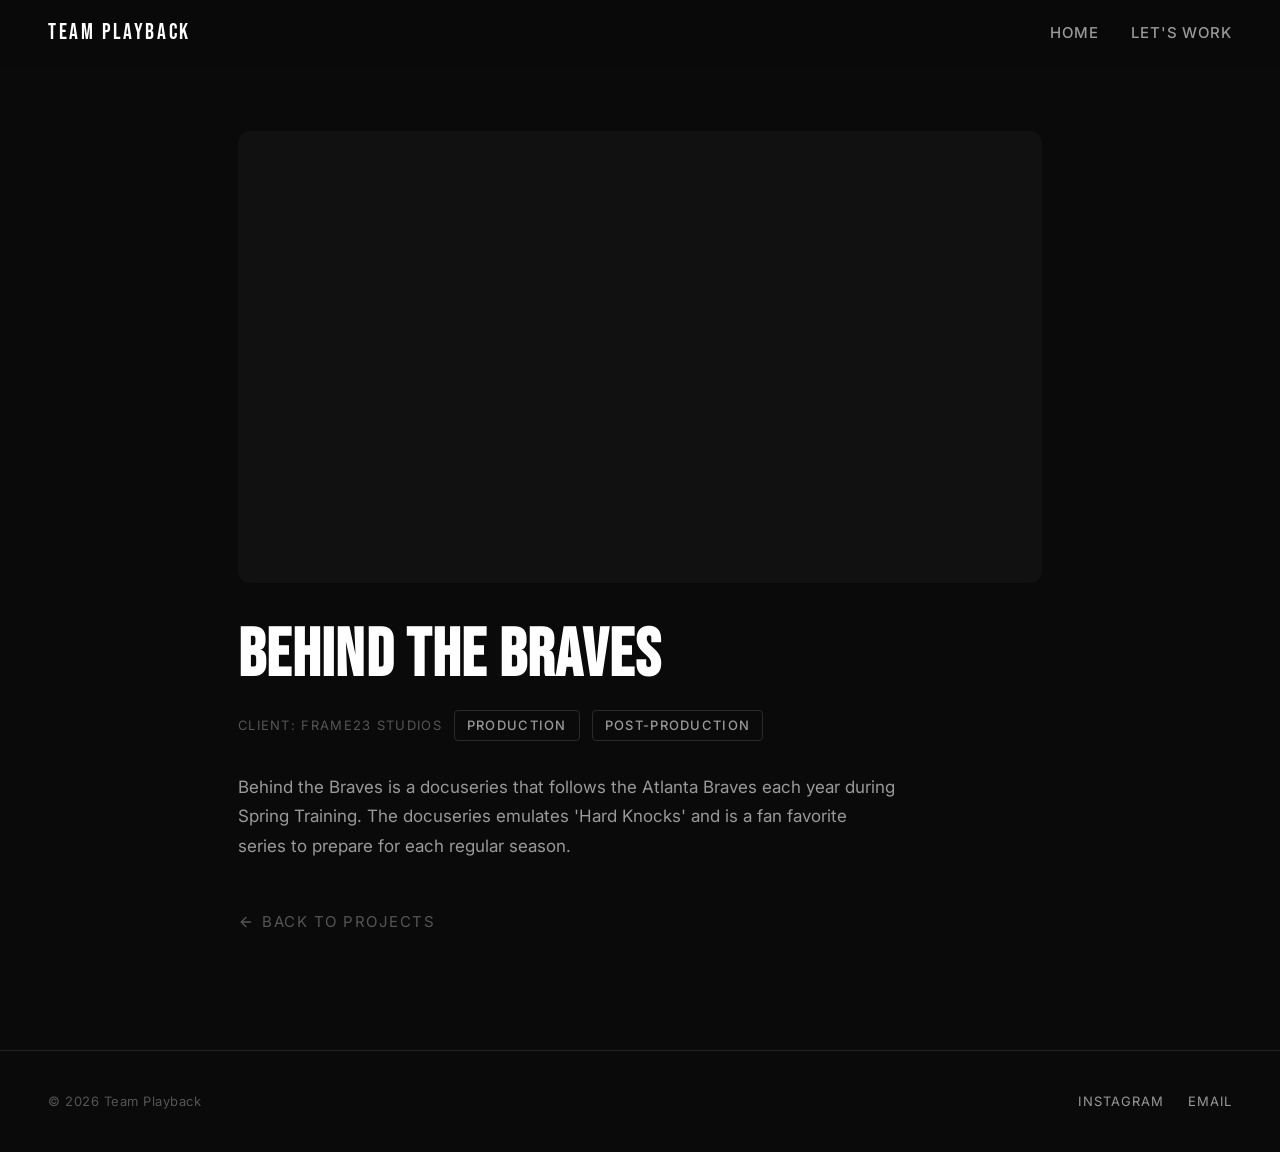
==== behind-the-braves.html @ 2ad4ee67 "Initial build: Team Playback website - dark cinematic portfolio" ====
<!DOCTYPE html>
<html lang="en">
<head>
  <meta charset="UTF-8">
  <meta name="viewport" content="width=device-width, initial-scale=1.0">
  <title>Behind The Braves — Team Playback</title>
  <meta name="description" content="Behind the Braves is a docuseries following the Atlanta Braves during Spring Training. Produced by Team Playback.">
  <link rel="preconnect" href="https://fonts.googleapis.com">
  <link rel="preconnect" href="https://fonts.gstatic.com" crossorigin>
  <link rel="stylesheet" href="css/style.css">
</head>
<body>

  <!-- HEADER -->
  <header class="site-header">
    <div class="header-inner">
      <a href="index.html" class="header-logo" aria-label="Team Playback Home">
        <span class="header-logo-text">TEAM PLAYBACK</span>
      </a>
      <nav class="header-nav" aria-label="Main navigation">
        <a href="index.html">Home</a>
        <a href="contact.html">Let's Work</a>
      </nav>
    </div>
  </header>

  <!-- MAIN -->
  <main class="page-content">
    <article class="project-page">

      <!-- Video Player -->
      <div class="video-container reveal">
        <iframe 
          src="https://www.youtube.com/embed/mR9z4kA3WRc?rel=0&modestbranding=1&showinfo=0&color=white&controls=1" 
          title="Behind The Braves — Video"
          allow="accelerometer; autoplay; clipboard-write; encrypted-media; gyroscope; picture-in-picture" 
          allowfullscreen>
        </iframe>
      </div>

      <!-- Project Info -->
      <div class="project-info">
        <h1 class="project-title reveal">Behind The Braves</h1>

        <div class="project-meta reveal">
          <span class="project-client">Client: Frame23 Studios</span>
          <span class="project-tag">Production</span>
          <span class="project-tag">Post-Production</span>
        </div>

        <p class="project-summary reveal">
          Behind the Braves is a docuseries that follows the Atlanta Braves each year during Spring Training. The docuseries emulates 'Hard Knocks' and is a fan favorite series to prepare for each regular season.
        </p>

        <a href="index.html" class="project-back reveal">
          <svg viewBox="0 0 24 24" fill="none" stroke="currentColor" stroke-width="2" stroke-linecap="round" stroke-linejoin="round"><line x1="19" y1="12" x2="5" y2="12"></line><polyline points="12 19 5 12 12 5"></polyline></svg>
          Back to Projects
        </a>
      </div>

    </article>
  </main>

  <!-- FOOTER -->
  <footer class="site-footer">
    <div class="footer-inner">
      <p class="footer-copy">&copy; 2026 Team Playback</p>
      <div class="footer-links">
        <a href="https://instagram.com/team.playback" target="_blank" rel="noopener noreferrer">Instagram</a>
        <a href="mailto:michael@teamplayback.com">Email</a>
      </div>
    </div>
  </footer>

  <script src="js/main.js" defer></script>
</body>
</html>
---- css/style.css ----
/* =========================================================
   TEAM PLAYBACK — Global Stylesheet
   Dark, cinematic, bold. Think film, not tech startup.
   ========================================================= */

/* --- Google Fonts --- */
@import url('https://fonts.googleapis.com/css2?family=Inter:wght@300;400;500;600;700&family=Bebas+Neue&display=swap');

/* --- Reset & Base --- */
*, *::before, *::after { box-sizing: border-box; margin: 0; padding: 0; }

:root {
  /* Colors */
  --color-bg: #0a0a0a;
  --color-surface: #111111;
  --color-surface-2: #161616;
  --color-surface-3: #1a1a1a;
  --color-border: #222222;
  --color-border-light: #2a2a2a;
  --color-text: #ffffff;
  --color-text-muted: #999999;
  --color-text-faint: #555555;
  --color-accent: #e0e0e0;

  /* Type */
  --font-display: 'Bebas Neue', 'Arial Black', sans-serif;
  --font-body: 'Inter', -apple-system, BlinkMacSystemFont, 'Segoe UI', sans-serif;

  /* Type Scale */
  --text-xs: clamp(0.6875rem, 0.65rem + 0.2vw, 0.8125rem);
  --text-sm: clamp(0.8125rem, 0.75rem + 0.3vw, 0.9375rem);
  --text-base: clamp(0.9375rem, 0.875rem + 0.3vw, 1.0625rem);
  --text-lg: clamp(1.125rem, 1rem + 0.6vw, 1.5rem);
  --text-xl: clamp(1.5rem, 1.2rem + 1.25vw, 2.25rem);
  --text-2xl: clamp(2rem, 1.2rem + 2.5vw, 3.5rem);
  --text-3xl: clamp(2.5rem, 1rem + 4vw, 5rem);
  --text-hero: clamp(3rem, 0.5rem + 7vw, 8rem);

  /* Spacing */
  --space-1: 0.25rem;
  --space-2: 0.5rem;
  --space-3: 0.75rem;
  --space-4: 1rem;
  --space-5: 1.25rem;
  --space-6: 1.5rem;
  --space-8: 2rem;
  --space-10: 2.5rem;
  --space-12: 3rem;
  --space-16: 4rem;
  --space-20: 5rem;
  --space-24: 6rem;
  --space-32: 8rem;

  /* Radius */
  --radius-sm: 0.25rem;
  --radius-md: 0.5rem;
  --radius-lg: 0.75rem;
  --radius-xl: 1rem;

  /* Transitions */
  --ease-out: cubic-bezier(0.16, 1, 0.3, 1);
  --transition-fast: 200ms var(--ease-out);
  --transition-medium: 400ms var(--ease-out);
  --transition-slow: 600ms var(--ease-out);

  /* Layout */
  --content-max: 1280px;
  --content-narrow: 900px;
  --gutter: clamp(1.25rem, 4vw, 3rem);
}

html {
  -webkit-font-smoothing: antialiased;
  -moz-osx-font-smoothing: grayscale;
  text-rendering: optimizeLegibility;
  scroll-behavior: smooth;
  scroll-padding-top: 5rem;
}

body {
  min-height: 100dvh;
  font-family: var(--font-body);
  font-size: var(--text-base);
  line-height: 1.6;
  color: var(--color-text);
  background-color: var(--color-bg);
  overflow-x: hidden;
}

img, picture, video, canvas, svg { display: block; max-width: 100%; height: auto; }
a { color: inherit; text-decoration: none; }
button { cursor: pointer; background: none; border: none; font: inherit; color: inherit; }
ul, ol { list-style: none; }

h1, h2, h3, h4, h5, h6 {
  font-family: var(--font-display);
  line-height: 1.1;
  letter-spacing: 0.02em;
  text-wrap: balance;
}

p { max-width: 65ch; text-wrap: pretty; }

::selection {
  background: rgba(255, 255, 255, 0.2);
  color: var(--color-text);
}

:focus-visible {
  outline: 2px solid var(--color-text-muted);
  outline-offset: 3px;
}

@media (prefers-reduced-motion: reduce) {
  *, *::before, *::after {
    animation-duration: 0.01ms !important;
    animation-iteration-count: 1 !important;
    transition-duration: 0.01ms !important;
    scroll-behavior: auto !important;
  }
}


/* =========================================================
   HEADER
   ========================================================= */
.site-header {
  position: sticky;
  top: 0;
  z-index: 100;
  background-color: rgba(10, 10, 10, 0.92);
  backdrop-filter: blur(16px);
  -webkit-backdrop-filter: blur(16px);
  padding: var(--space-4) var(--gutter);
  transition: background-color var(--transition-fast);
}

.header-inner {
  max-width: var(--content-max);
  margin: 0 auto;
  display: flex;
  align-items: center;
  justify-content: space-between;
}

.header-logo {
  display: flex;
  align-items: center;
  gap: var(--space-3);
}

.header-logo img {
  height: 36px;
  width: auto;
}

.header-logo-text {
  font-family: var(--font-display);
  font-size: 1.35rem;
  letter-spacing: 0.12em;
  color: var(--color-text);
  white-space: nowrap;
}

.header-nav {
  display: flex;
  align-items: center;
  gap: var(--space-8);
}

.header-nav a {
  font-size: var(--text-sm);
  font-weight: 500;
  letter-spacing: 0.06em;
  text-transform: uppercase;
  color: var(--color-text-muted);
  transition: color var(--transition-fast);
  position: relative;
}

.header-nav a:hover,
.header-nav a.active {
  color: var(--color-text);
}

.header-nav a::after {
  content: '';
  position: absolute;
  bottom: -4px;
  left: 0;
  width: 0;
  height: 1px;
  background-color: var(--color-text);
  transition: width var(--transition-medium);
}

.header-nav a:hover::after,
.header-nav a.active::after {
  width: 100%;
}


/* =========================================================
   FOOTER
   ========================================================= */
.site-footer {
  border-top: 1px solid var(--color-border);
  padding: var(--space-10) var(--gutter);
  margin-top: var(--space-20);
}

.footer-inner {
  max-width: var(--content-max);
  margin: 0 auto;
  display: flex;
  align-items: center;
  justify-content: space-between;
  flex-wrap: wrap;
  gap: var(--space-4);
}

.footer-copy {
  font-size: var(--text-xs);
  color: var(--color-text-faint);
  letter-spacing: 0.04em;
}

.footer-links {
  display: flex;
  align-items: center;
  gap: var(--space-6);
}

.footer-links a {
  font-size: var(--text-xs);
  color: var(--color-text-muted);
  text-transform: uppercase;
  letter-spacing: 0.08em;
  transition: color var(--transition-fast);
}

.footer-links a:hover {
  color: var(--color-text);
}


/* =========================================================
   HERO — Landing Page
   ========================================================= */
.hero {
  padding: clamp(var(--space-20), 12vw, var(--space-32)) var(--gutter);
  padding-bottom: clamp(var(--space-12), 8vw, var(--space-20));
  max-width: var(--content-max);
  margin: 0 auto;
}

.hero-headline {
  font-size: var(--text-hero);
  color: var(--color-text);
  text-transform: uppercase;
  line-height: 0.95;
  max-width: 14ch;
}

.hero-sub {
  margin-top: var(--space-6);
  font-size: var(--text-sm);
  color: var(--color-text-faint);
  text-transform: uppercase;
  letter-spacing: 0.15em;
  font-weight: 400;
}


/* =========================================================
   PROJECT TILES — Landing Page Grid
   ========================================================= */
.projects-grid {
  padding: 0 var(--gutter);
  max-width: var(--content-max);
  margin: 0 auto;
  display: grid;
  grid-template-columns: repeat(3, 1fr);
  gap: var(--space-3);
}

.project-tile {
  position: relative;
  display: block;
  overflow: hidden;
  border-radius: var(--radius-md);
  aspect-ratio: 16 / 10;
  background-color: var(--color-surface);
}

.project-tile img {
  width: 100%;
  height: 100%;
  object-fit: cover;
  transition: transform var(--transition-slow), filter var(--transition-slow);
}

.project-tile-overlay {
  position: absolute;
  inset: 0;
  display: flex;
  align-items: flex-end;
  padding: var(--space-5);
  background: linear-gradient(
    to top,
    rgba(0, 0, 0, 0.85) 0%,
    rgba(0, 0, 0, 0.35) 40%,
    rgba(0, 0, 0, 0) 100%
  );
  opacity: 0;
  transition: opacity var(--transition-medium);
}

.project-tile-title {
  font-family: var(--font-display);
  font-size: var(--text-xl);
  text-transform: uppercase;
  letter-spacing: 0.04em;
  color: var(--color-text);
  transform: translateY(10px);
  transition: transform var(--transition-medium);
}

.project-tile:hover img {
  transform: scale(1.05);
}

.project-tile:hover .project-tile-overlay {
  opacity: 1;
}

.project-tile:hover .project-tile-title {
  transform: translateY(0);
}

/* Touch hover support */
.project-tile.touch-hover .project-tile-overlay {
  opacity: 1;
}
.project-tile.touch-hover .project-tile-title {
  transform: translateY(0);
}

/* Mobile grid */
@media (max-width: 768px) {
  .header-inner {
    flex-wrap: wrap;
  }

  .header-logo {
    flex: 1;
  }

  .header-nav {
    gap: var(--space-5);
  }

  .projects-grid {
    grid-template-columns: repeat(2, 1fr);
    gap: var(--space-2);
  }

  .project-tile-title {
    font-size: var(--text-lg);
  }

  .contact-services {
    flex-direction: column;
    align-items: flex-start;
    gap: var(--space-3);
  }

  .contact-service-divider {
    display: none;
  }

  .footer-inner {
    flex-direction: column;
    align-items: flex-start;
    gap: var(--space-3);
  }
}

@media (max-width: 480px) {
  .projects-grid {
    grid-template-columns: 1fr;
    gap: var(--space-2);
  }

  .hero-headline {
    font-size: var(--text-3xl);
  }

  .project-title {
    font-size: var(--text-2xl);
  }

  .contact-title {
    font-size: var(--text-3xl);
  }
}


/* =========================================================
   FRAMES STRIP — Horizontal Scrolling Film Contact Sheet
   ========================================================= */
.frames-strip {
  margin-top: clamp(var(--space-16), 8vw, var(--space-24));
  overflow: hidden;
  position: relative;
  padding: var(--space-6) 0;
}

.frames-strip::before,
.frames-strip::after {
  content: '';
  position: absolute;
  top: 0;
  bottom: 0;
  width: 80px;
  z-index: 2;
  pointer-events: none;
}

.frames-strip::before {
  left: 0;
  background: linear-gradient(to right, var(--color-bg), transparent);
}

.frames-strip::after {
  right: 0;
  background: linear-gradient(to left, var(--color-bg), transparent);
}

.frames-track {
  display: flex;
  gap: var(--space-2);
  animation: scroll-frames 60s linear infinite;
  width: max-content;
  will-change: transform;
}

.frames-track:hover {
  animation-play-state: paused;
}

.frames-track img {
  height: clamp(120px, 15vw, 200px);
  width: auto;
  border-radius: var(--radius-sm);
  opacity: 0.7;
  transition: opacity var(--transition-fast);
  flex-shrink: 0;
}

.frames-track img:hover {
  opacity: 1;
}

@keyframes scroll-frames {
  0% { transform: translateX(0); }
  100% { transform: translateX(-50%); }
}


/* =========================================================
   PROJECT DETAIL PAGES
   ========================================================= */
.project-page {
  max-width: var(--content-narrow);
  margin: 0 auto;
  padding: var(--space-8) var(--gutter);
}

/* Video Player Container */
.video-container {
  position: relative;
  width: 100%;
  padding-top: 56.25%; /* 16:9 */
  background-color: var(--color-surface);
  border-radius: var(--radius-lg);
  overflow: hidden;
  margin-top: var(--space-8);
}

.video-container iframe {
  position: absolute;
  inset: 0;
  width: 100%;
  height: 100%;
  border: none;
}

/* Project Info */
.project-info {
  margin-top: var(--space-10);
}

.project-title {
  font-size: var(--text-3xl);
  text-transform: uppercase;
  color: var(--color-text);
  line-height: 1;
}

.project-meta {
  display: flex;
  align-items: center;
  flex-wrap: wrap;
  gap: var(--space-3);
  margin-top: var(--space-5);
}

.project-tag {
  display: inline-block;
  font-size: var(--text-xs);
  font-weight: 500;
  color: var(--color-text-muted);
  text-transform: uppercase;
  letter-spacing: 0.1em;
  padding: var(--space-1) var(--space-3);
  border: 1px solid var(--color-border-light);
  border-radius: var(--radius-sm);
}

.project-client {
  font-size: var(--text-xs);
  color: var(--color-text-faint);
  text-transform: uppercase;
  letter-spacing: 0.1em;
}

.project-summary {
  margin-top: var(--space-8);
  font-size: var(--text-base);
  color: var(--color-text-muted);
  line-height: 1.75;
  max-width: 60ch;
}

.project-back {
  display: inline-flex;
  align-items: center;
  gap: var(--space-2);
  margin-top: var(--space-12);
  font-size: var(--text-sm);
  color: var(--color-text-faint);
  text-transform: uppercase;
  letter-spacing: 0.1em;
  transition: color var(--transition-fast);
}

.project-back:hover {
  color: var(--color-text);
}

.project-back svg {
  width: 16px;
  height: 16px;
  transition: transform var(--transition-fast);
}

.project-back:hover svg {
  transform: translateX(-4px);
}


/* =========================================================
   CONTACT / LET'S WORK PAGE
   ========================================================= */
.contact-page {
  max-width: var(--content-narrow);
  margin: 0 auto;
  padding: clamp(var(--space-16), 10vw, var(--space-32)) var(--gutter);
  min-height: 70vh;
  display: flex;
  flex-direction: column;
  justify-content: center;
}

.contact-title {
  font-size: var(--text-hero);
  text-transform: uppercase;
  color: var(--color-text);
  line-height: 0.95;
}

.contact-body {
  margin-top: var(--space-8);
  font-size: var(--text-lg);
  color: var(--color-text-muted);
  line-height: 1.7;
  max-width: 55ch;
  font-weight: 300;
}

.contact-services {
  display: flex;
  align-items: center;
  flex-wrap: wrap;
  gap: var(--space-4);
  margin-top: var(--space-10);
}

.contact-service-tag {
  font-size: var(--text-sm);
  font-weight: 500;
  color: var(--color-text);
  text-transform: uppercase;
  letter-spacing: 0.1em;
  padding: var(--space-2) var(--space-5);
  border: 1px solid var(--color-border-light);
  border-radius: var(--radius-sm);
}

.contact-service-divider {
  color: var(--color-text-faint);
  font-size: var(--text-sm);
  user-select: none;
}

.contact-cta {
  margin-top: var(--space-12);
}

.btn-primary {
  display: inline-flex;
  align-items: center;
  gap: var(--space-3);
  font-family: var(--font-display);
  font-size: var(--text-xl);
  letter-spacing: 0.08em;
  text-transform: uppercase;
  color: var(--color-bg);
  background-color: var(--color-text);
  padding: var(--space-4) var(--space-10);
  border-radius: var(--radius-sm);
  transition: background-color var(--transition-fast), transform var(--transition-fast);
}

.btn-primary:hover {
  background-color: var(--color-accent);
  transform: translateY(-2px);
}

.btn-primary:active {
  transform: translateY(0);
}


/* =========================================================
   SCROLL REVEAL ANIMATIONS
   ========================================================= */
.reveal {
  opacity: 0;
  transform: translateY(30px);
  transition: opacity 0.8s var(--ease-out), transform 0.8s var(--ease-out);
}

.reveal.is-visible {
  opacity: 1;
  transform: translateY(0);
}

.reveal-delay-1 { transition-delay: 0.1s; }
.reveal-delay-2 { transition-delay: 0.2s; }
.reveal-delay-3 { transition-delay: 0.3s; }
.reveal-delay-4 { transition-delay: 0.4s; }
.reveal-delay-5 { transition-delay: 0.5s; }
.reveal-delay-6 { transition-delay: 0.6s; }


/* =========================================================
   UTILITY
   ========================================================= */
.sr-only {
  position: absolute;
  width: 1px;
  height: 1px;
  padding: 0;
  margin: -1px;
  overflow: hidden;
  clip: rect(0, 0, 0, 0);
  white-space: nowrap;
  border-width: 0;
}

/* Page transition */
.page-content {
  animation: fadeIn 0.6s var(--ease-out);
}

@keyframes fadeIn {
  from { opacity: 0; }
  to { opacity: 1; }
}
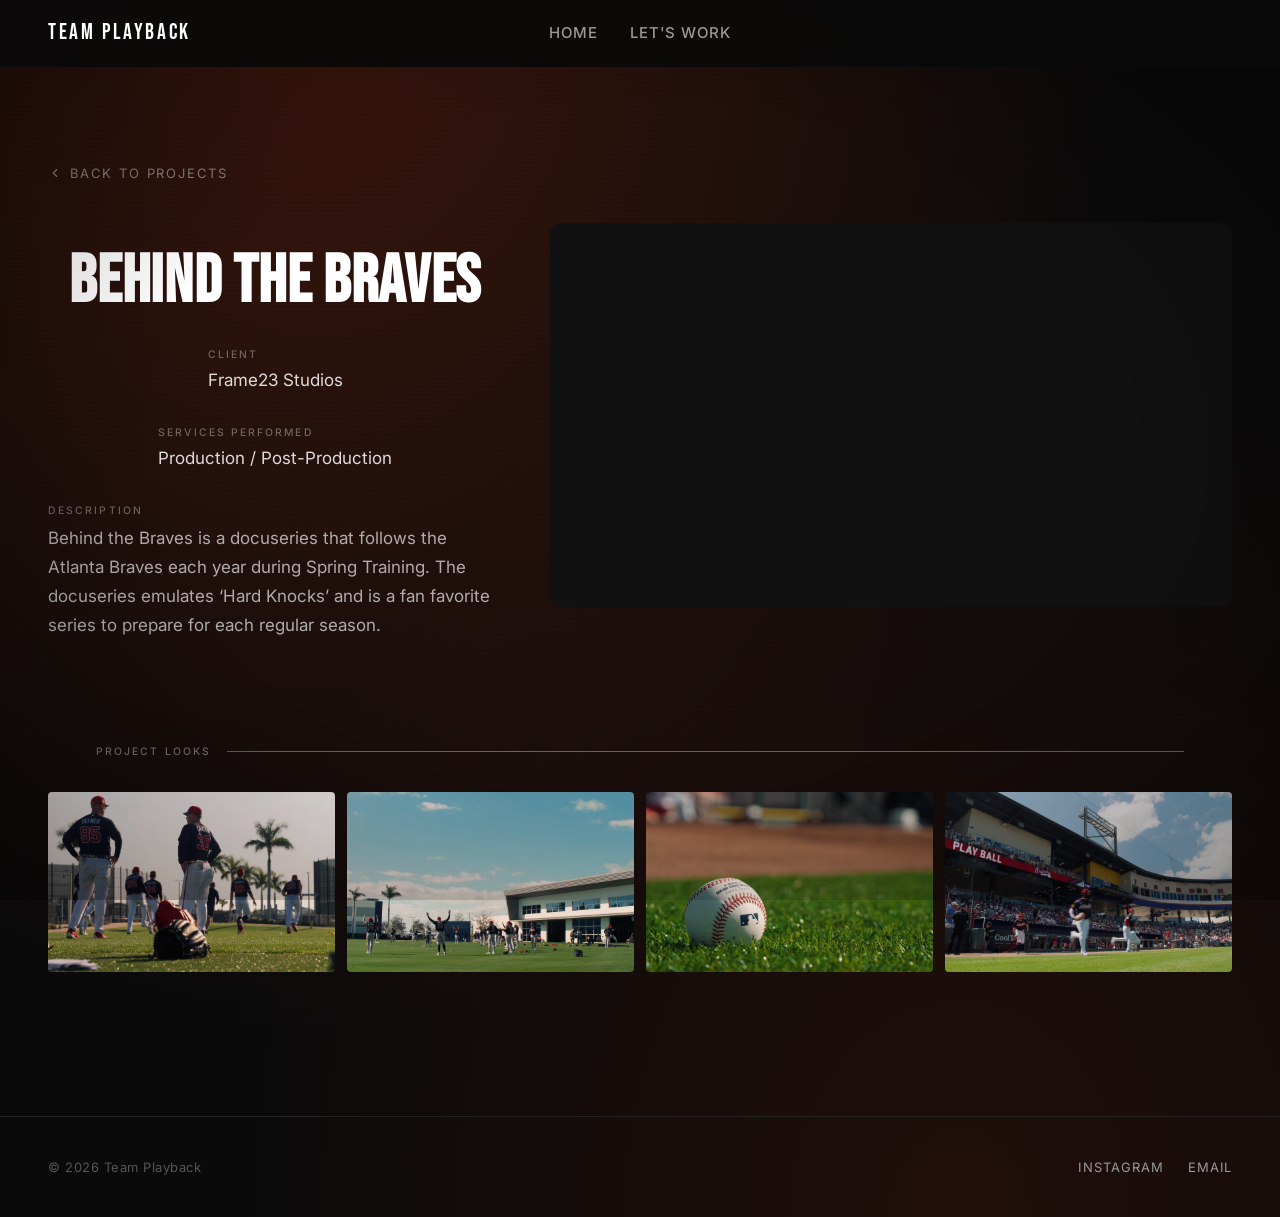
==== commit be6d111e: "Redesign all 6 project pages: two-column layout (metadata left, video right), Project Looks section " ====
--- a/behind-the-braves.html
+++ b/behind-the-braves.html
@@ -4,7 +4,7 @@
   <meta charset="UTF-8">
   <meta name="viewport" content="width=device-width, initial-scale=1.0">
   <title>Behind The Braves — Team Playback</title>
-  <meta name="description" content="Behind the Braves is a docuseries following the Atlanta Braves during Spring Training. Produced by Team Playback.">
+  <meta name="description" content="Behind the Braves is a docuseries that follows the Atlanta Braves each year during Spring Training. The docuseries emulates ‘Hard Knocks’ and is a fan favorite series to prepare for each regular season.">
   <link rel="preconnect" href="https://fonts.googleapis.com">
   <link rel="preconnect" href="https://fonts.gstatic.com" crossorigin>
   <link rel="stylesheet" href="css/style.css">
@@ -26,39 +26,63 @@
 
   <!-- MAIN -->
   <main class="page-content">
-    <article class="project-page">
 
-      <!-- Video Player -->
-      <div class="video-container reveal">
-        <iframe 
-          src="https://www.youtube.com/embed/mR9z4kA3WRc?rel=0&modestbranding=1&showinfo=0&color=white&controls=1" 
-          title="Behind The Braves — Video"
-          allow="accelerometer; autoplay; clipboard-write; encrypted-media; gyroscope; picture-in-picture" 
-          allowfullscreen>
-        </iframe>
-      </div>
+    <!-- Project Detail -->
+    <section class="project-detail">
 
-      <!-- Project Info -->
-      <div class="project-info">
-        <h1 class="project-title reveal">Behind The Braves</h1>
+      <a href="index.html" class="project-back">
+        <svg viewBox="0 0 24 24" fill="none" stroke="currentColor" stroke-width="2" stroke-linecap="round" stroke-linejoin="round"><polyline points="15 18 9 12 15 6"/></svg>
+        Back to Projects
+      </a>
 
-        <div class="project-meta reveal">
-          <span class="project-client">Client: Frame23 Studios</span>
-          <span class="project-tag">Production</span>
-          <span class="project-tag">Post-Production</span>
+      <div class="project-columns">
+
+        <!-- Left Column: Metadata -->
+        <div class="project-meta">
+          <h1 class="project-title">Behind The Braves</h1>
+
+          <div class="project-field">
+            <span class="project-label">Client</span>
+            <span class="project-value">Frame23 Studios</span>
+          </div>
+
+          <div class="project-field">
+            <span class="project-label">Services Performed</span>
+            <span class="project-value">Production / Post-Production</span>
+          </div>
+
+          <div class="project-field">
+            <span class="project-label">Description</span>
+            <p class="project-value project-value--desc">Behind the Braves is a docuseries that follows the Atlanta Braves each year during Spring Training. The docuseries emulates ‘Hard Knocks’ and is a fan favorite series to prepare for each regular season.</p>
+          </div>
         </div>
 
-        <p class="project-summary reveal">
-          Behind the Braves is a docuseries that follows the Atlanta Braves each year during Spring Training. The docuseries emulates 'Hard Knocks' and is a fan favorite series to prepare for each regular season.
-        </p>
+        <!-- Right Column: Video -->
+        <div class="project-video">
+          <iframe
+            src="https://www.youtube.com/embed/ckTm-8VMfM8?rel=0&modestbranding=1&showinfo=0&color=white&controls=1"
+            title="Behind The Braves — Video"
+            allow="accelerometer; autoplay; clipboard-write; encrypted-media; gyroscope; picture-in-picture"
+            allowfullscreen>
+          </iframe>
+        </div>
 
-        <a href="index.html" class="project-back reveal">
-          <svg viewBox="0 0 24 24" fill="none" stroke="currentColor" stroke-width="2" stroke-linecap="round" stroke-linejoin="round"><line x1="19" y1="12" x2="5" y2="12"></line><polyline points="12 19 5 12 12 5"></polyline></svg>
-          Back to Projects
-        </a>
       </div>
+    </section>
 
-    </article>
+    <!-- Project Looks -->
+    <section class="project-looks">
+      <div class="section-rule section-rule--frames">
+        <span class="section-rule-label">Project Looks</span>
+      </div>
+      <div class="project-looks-grid">
+        <img src="images/project-looks/braves-01.jpg" alt="Behind The Braves production still" loading="lazy">
+        <img src="images/project-looks/braves-02.jpg" alt="Behind The Braves production still" loading="lazy">
+        <img src="images/project-looks/braves-03.jpg" alt="Behind The Braves production still" loading="lazy">
+        <img src="images/project-looks/braves-04.jpg" alt="Behind The Braves production still" loading="lazy">
+      </div>
+    </section>
+
   </main>
 
   <!-- FOOTER -->
@@ -74,4 +98,4 @@
 
   <script src="js/main.js" defer></script>
 </body>
-</html>
+</html>
--- a/css/style.css
+++ b/css/style.css
@@ -4,7 +4,7 @@
    ========================================================= */
 
 /* --- Google Fonts --- */
-@import url('https://fonts.googleapis.com/css2?family=Inter:wght@300;400;500;600;700&family=Bebas+Neue&display=swap');
+@import url('https://fonts.googleapis.com/css2?family=Inter:wght@300;400;500;600;700&family=Bebas+Neue&family=Poppins:wght@300;400;500;600&display=swap');
 
 /* --- Reset & Base --- */
 *, *::before, *::after { box-sizing: border-box; margin: 0; padding: 0; }
@@ -84,7 +84,65 @@
   line-height: 1.6;
   color: var(--color-text);
   background-color: var(--color-bg);
+  background-image:
+    radial-gradient(ellipse at 25% 0%, rgba(180, 50, 15, 0.28) 0%, transparent 60%),
+    radial-gradient(ellipse at 75% 100%, rgba(160, 40, 10, 0.15) 0%, transparent 55%);
   overflow-x: hidden;
+}
+
+/* Film grain overlay */
+body::after {
+  content: '';
+  position: fixed;
+  top: 0;
+  left: 0;
+  width: 100%;
+  height: 100%;
+  pointer-events: none;
+  background-image: url("data:image/svg+xml,%3Csvg xmlns='http://www.w3.org/2000/svg' width='300' height='300'%3E%3Cfilter id='n'%3E%3CfeTurbulence type='fractalNoise' baseFrequency='0.75' numOctaves='4' stitchTiles='stitch'/%3E%3C/filter%3E%3Crect width='100%25' height='100%25' filter='url(%23n)'/%3E%3C/svg%3E");
+  opacity: 0.07;
+  mix-blend-mode: overlay;
+  z-index: 0;
+}
+
+/* Scanline texture */
+body::before {
+  content: '';
+  position: fixed;
+  top: 0;
+  left: 0;
+  width: 100%;
+  height: 100%;
+  pointer-events: none;
+  background: repeating-linear-gradient(
+    to bottom,
+    transparent,
+    transparent 2px,
+    rgba(0, 0, 0, 0.03) 2px,
+    rgba(0, 0, 0, 0.03) 4px
+  );
+  z-index: 0;
+}
+
+/* Vignette */
+.page-content::before {
+  content: '';
+  position: fixed;
+  top: 0;
+  left: 0;
+  width: 100%;
+  height: 100%;
+  pointer-events: none;
+  background: radial-gradient(ellipse at center, transparent 55%, rgba(0, 0, 0, 0.35) 100%);
+  z-index: 0;
+}
+
+/* Ensure all content sections sit above grain/scanline overlays */
+.site-header,
+.page-content,
+.site-footer {
+  position: relative;
+  z-index: 2;
 }
 
 img, picture, video, canvas, svg { display: block; max-width: 100%; height: auto; }
@@ -128,14 +186,15 @@
   position: sticky;
   top: 0;
   z-index: 100;
-  background-color: rgba(10, 10, 10, 0.92);
-  backdrop-filter: blur(16px);
-  -webkit-backdrop-filter: blur(16px);
+  background-color: rgba(10, 10, 10, 0.75);
+  backdrop-filter: blur(8px);
+  -webkit-backdrop-filter: blur(8px);
   padding: var(--space-4) var(--gutter);
   transition: background-color var(--transition-fast);
 }
 
 .header-inner {
+  position: relative;
   max-width: var(--content-max);
   margin: 0 auto;
   display: flex;
@@ -166,6 +225,9 @@
   display: flex;
   align-items: center;
   gap: var(--space-8);
+  position: absolute;
+  left: 50%;
+  transform: translateX(-50%);
 }
 
 .header-nav a {
@@ -190,7 +252,7 @@
   left: 0;
   width: 0;
   height: 1px;
-  background-color: var(--color-text);
+  background-color: #cc4422;
   transition: width var(--transition-medium);
 }
 
@@ -338,6 +400,12 @@
   transform: translateY(0);
 }
 
+/* Featured tile — spans full grid width */
+.project-tile-featured {
+  grid-column: 1 / -1;
+  aspect-ratio: 21 / 9;
+}
+
 /* Touch hover support */
 .project-tile.touch-hover .project-tile-overlay {
   opacity: 1;
@@ -357,6 +425,8 @@
   }
 
   .header-nav {
+    position: static;
+    transform: none;
     gap: var(--space-5);
   }
 
@@ -410,10 +480,10 @@
    FRAMES STRIP — Horizontal Scrolling Film Contact Sheet
    ========================================================= */
 .frames-strip {
-  margin-top: clamp(var(--space-16), 8vw, var(--space-24));
+  margin-top: var(--space-2);
   overflow: hidden;
   position: relative;
-  padding: var(--space-6) 0;
+  padding: var(--space-4) 0;
 }
 
 .frames-strip::before,
@@ -440,7 +510,7 @@
 .frames-track {
   display: flex;
   gap: var(--space-2);
-  animation: scroll-frames 60s linear infinite;
+  animation: scroll-frames 320s linear infinite;
   width: max-content;
   will-change: transform;
 }
@@ -699,3 +769,521 @@
   from { opacity: 0; }
   to { opacity: 1; }
 }
+
+
+/* =========================================================
+   V2 — PROJECT TILES (full-bleed, edge-to-edge)
+   ========================================================= */
+.projects-grid-v2 {
+  display: grid;
+  grid-template-columns: repeat(3, 1fr);
+  gap: 0;
+  /* Full bleed — no max-width, no padding */
+}
+
+.tile-v2 {
+  position: relative;
+  display: block;
+  overflow: hidden;
+  aspect-ratio: 21 / 9;
+  background-color: var(--color-surface);
+}
+
+.tile-v2 img {
+  width: 100%;
+  height: 100%;
+  object-fit: cover;
+  object-position: center;
+  transition: transform 0.6s var(--ease-out);
+}
+
+.tile-v2-overlay {
+  position: absolute;
+  inset: 0;
+  display: flex;
+  align-items: center;
+  justify-content: center;
+  background: rgba(0, 0, 0, 0);
+  transition: background 0.4s var(--ease-out);
+}
+
+.tile-v2-title {
+  font-family: 'Poppins', sans-serif;
+  font-size: clamp(0.85rem, 0.6rem + 0.8vw, 1.1rem);
+  font-weight: 500;
+  letter-spacing: 0.04em;
+  color: var(--color-text);
+  text-transform: uppercase;
+  opacity: 0;
+  transform: translateY(8px);
+  transition: opacity 0.35s var(--ease-out), transform 0.35s var(--ease-out);
+  text-align: center;
+  padding: 0 var(--space-4);
+}
+
+.tile-v2:hover img {
+  transform: scale(1.04);
+}
+
+.tile-v2:hover .tile-v2-overlay {
+  background: rgba(0, 0, 0, 0.55);
+}
+
+.tile-v2:hover .tile-v2-title {
+  opacity: 1;
+  transform: translateY(0);
+}
+
+/* Touch hover support */
+.tile-v2.touch-hover .tile-v2-overlay {
+  background: rgba(0, 0, 0, 0.55);
+}
+.tile-v2.touch-hover .tile-v2-title {
+  opacity: 1;
+  transform: translateY(0);
+}
+
+@media (max-width: 768px) {
+  .projects-grid-v2 {
+    grid-template-columns: repeat(2, 1fr);
+    gap: 0;
+  }
+}
+
+@media (max-width: 480px) {
+  .projects-grid-v2 {
+    grid-template-columns: 1fr;
+    gap: 0;
+  }
+
+  .tile-v2 {
+    aspect-ratio: 21 / 9;
+  }
+}
+
+
+/* =========================================================
+   V2 — HEADLINE TEXT BLOCK
+   ========================================================= */
+.headline-block {
+  padding: clamp(var(--space-16), 8vw, var(--space-32)) var(--gutter);
+  text-align: center;
+  position: relative;
+  background:
+    radial-gradient(ellipse at 50% 60%, rgba(180, 50, 25, 0.22) 0%, transparent 65%);
+}
+
+.headline-frame {
+  display: inline-block;
+  border: 1.5px solid rgba(255, 255, 255, 0.7);
+  padding: clamp(var(--space-8), 4vw, var(--space-16)) clamp(var(--space-10), 5vw, var(--space-20));
+  position: relative;
+}
+
+/* Corner accents — dizpair-inspired */
+.headline-frame::before,
+.headline-frame::after {
+  content: '';
+  position: absolute;
+  width: 10px;
+  height: 10px;
+  background: rgba(255, 255, 255, 0.7);
+}
+.headline-frame::before {
+  top: -5px;
+  left: -5px;
+}
+.headline-frame::after {
+  top: -5px;
+  right: -5px;
+}
+
+/* Bottom corner accents */
+.frame-corner {
+  position: absolute;
+  width: 10px;
+  height: 10px;
+  background: rgba(255, 255, 255, 0.7);
+}
+.frame-corner-bl {
+  bottom: -5px;
+  left: -5px;
+}
+.frame-corner-br {
+  bottom: -5px;
+  right: -5px;
+}
+
+.headline-block-title {
+  font-family: var(--font-display);
+  font-size: clamp(3.2rem, 0.5rem + 7.5vw, 8.5rem);
+  text-transform: uppercase;
+  color: var(--color-text);
+  line-height: 0.95;
+  letter-spacing: 0.02em;
+}
+
+.headline-block-sub {
+  margin-top: var(--space-5);
+  font-size: var(--text-sm);
+  color: var(--color-text-faint);
+  text-transform: uppercase;
+  letter-spacing: 0.2em;
+  font-weight: 400;
+  max-width: none;
+}
+
+.headline-block-location {
+  margin-top: var(--space-5);
+  font-size: var(--text-sm);
+  color: #aaaaaa;
+  text-transform: uppercase;
+  letter-spacing: 0.15em;
+  font-weight: 400;
+  max-width: none;
+}
+
+
+/* =========================================================
+   V2 — DEMO REEL FEATURE (standalone cinematic section)
+   ========================================================= */
+.demo-reel-feature {
+  padding: var(--space-8) var(--gutter);
+  max-width: 1100px;
+  margin: 0 auto;
+}
+
+.demo-reel-link {
+  position: relative;
+  display: block;
+  overflow: hidden;
+  border-radius: var(--radius-lg);
+  aspect-ratio: 21 / 9;
+  background-color: var(--color-surface);
+}
+
+.demo-reel-link img {
+  width: 100%;
+  height: 100%;
+  object-fit: cover;
+  transition: transform 0.8s var(--ease-out), filter 0.8s var(--ease-out);
+  filter: brightness(0.85);
+}
+
+.demo-reel-overlay {
+  position: absolute;
+  inset: 0;
+  display: flex;
+  flex-direction: column;
+  align-items: center;
+  justify-content: center;
+  gap: var(--space-6);
+  background: linear-gradient(
+    to top,
+    rgba(0, 0, 0, 0.3) 0%,
+    rgba(0, 0, 0, 0.08) 50%,
+    rgba(0, 0, 0, 0.15) 100%
+  );
+  transition: background 0.5s var(--ease-out);
+}
+
+.demo-reel-label {
+  font-family: 'Poppins', sans-serif;
+  font-size: clamp(0.85rem, 0.6rem + 0.8vw, 1.15rem);
+  font-weight: 500;
+  letter-spacing: 0.18em;
+  text-transform: uppercase;
+  color: var(--color-text);
+  opacity: 1;
+  text-shadow: 0 1px 8px rgba(0, 0, 0, 0.6);
+}
+
+.demo-reel-play {
+  display: flex;
+  align-items: center;
+  justify-content: center;
+  transition: transform 0.4s var(--ease-out), opacity 0.4s var(--ease-out);
+  opacity: 0.7;
+}
+
+.demo-reel-link:hover img {
+  transform: scale(1.03);
+  filter: brightness(0.7);
+}
+
+.demo-reel-link:hover .demo-reel-play {
+  transform: scale(1.1);
+  opacity: 1;
+}
+
+.demo-reel-link:hover .demo-reel-overlay {
+  background: linear-gradient(
+    to top,
+    rgba(0, 0, 0, 0.4) 0%,
+    rgba(0, 0, 0, 0.15) 50%,
+    rgba(0, 0, 0, 0.25) 100%
+  );
+}
+
+@media (max-width: 768px) {
+  .headline-frame {
+    padding: var(--space-6) var(--space-5);
+  }
+
+  .headline-block-title {
+    font-size: clamp(2rem, 1rem + 5vw, 3.5rem);
+  }
+
+  .demo-reel-feature {
+    padding: var(--space-6) var(--space-4);
+  }
+
+  .demo-reel-link {
+    aspect-ratio: 16 / 9;
+    border-radius: var(--radius-md);
+  }
+}
+
+
+/* =========================================================
+   V6 — DECORATIVE LINE ACCENTS
+   ========================================================= */
+
+/* Section rule with label — above tiles and carousel */
+.section-rule {
+  display: flex;
+  align-items: center;
+  gap: var(--space-4);
+  padding: var(--space-4) var(--gutter);
+  padding-top: var(--space-6);
+  max-width: var(--content-max);
+  margin: 0 auto;
+}
+
+
+/* Frames label — tighter to carousel */
+.section-rule--frames {
+  padding-bottom: var(--space-2);
+  margin-bottom: 0;
+}
+
+.section-rule::after {
+  content: '';
+  flex: 1;
+  height: 1px;
+  background: rgba(255, 255, 255, 0.35);
+}
+
+.section-rule-label {
+  font-family: var(--font-body);
+  font-size: 0.65rem;
+  font-weight: 500;
+  text-transform: uppercase;
+  letter-spacing: 0.2em;
+  color: rgba(255, 255, 255, 0.4);
+  flex-shrink: 0;
+}
+
+/* Corner bracket accents on demo reel */
+.bracket-accent {
+  position: absolute;
+  width: 28px;
+  height: 28px;
+  z-index: 2;
+  pointer-events: none;
+}
+
+.bracket-accent::before,
+.bracket-accent::after {
+  content: '';
+  position: absolute;
+  background: rgba(255, 255, 255, 0.45);
+}
+
+.bracket-tl {
+  top: 12px;
+  left: 12px;
+}
+.bracket-tl::before {
+  top: 0;
+  left: 0;
+  width: 1px;
+  height: 28px;
+}
+.bracket-tl::after {
+  top: 0;
+  left: 0;
+  width: 28px;
+  height: 1px;
+}
+
+.bracket-br {
+  bottom: 12px;
+  right: 12px;
+}
+.bracket-br::before {
+  bottom: 0;
+  right: 0;
+  width: 1px;
+  height: 28px;
+}
+.bracket-br::after {
+  bottom: 0;
+  right: 0;
+  width: 28px;
+  height: 1px;
+}
+
+
+/* =========================================================
+   PROJECT DETAIL PAGES — Two-Column Layout
+   ========================================================= */
+.project-detail {
+  max-width: var(--content-max);
+  margin: 0 auto;
+  padding: var(--space-12) var(--gutter) var(--space-8);
+}
+
+/* Back link */
+.project-back {
+  display: inline-flex;
+  align-items: center;
+  gap: var(--space-2);
+  font-size: var(--text-xs);
+  text-transform: uppercase;
+  letter-spacing: 0.15em;
+  color: rgba(255, 255, 255, 0.45);
+  margin-bottom: var(--space-10);
+  transition: color var(--transition-fast);
+}
+
+.project-back:hover {
+  color: rgba(255, 255, 255, 0.8);
+}
+
+.project-back svg {
+  width: 14px;
+  height: 14px;
+  flex-shrink: 0;
+}
+
+/* Two-column grid */
+.project-columns {
+  display: grid;
+  grid-template-columns: 2fr 3fr;
+  gap: var(--space-12);
+  align-items: start;
+}
+
+/* Left column — metadata */
+.project-meta {
+  display: flex;
+  flex-direction: column;
+  gap: var(--space-8);
+  padding-top: var(--space-2);
+}
+
+.project-title {
+  font-family: var(--font-display);
+  font-size: clamp(2.5rem, 1rem + 4vw, 4.5rem);
+  text-transform: uppercase;
+  color: var(--color-text);
+  line-height: 0.95;
+  letter-spacing: 0.01em;
+}
+
+.project-field {
+  display: flex;
+  flex-direction: column;
+  gap: var(--space-1);
+}
+
+.project-label {
+  font-size: 0.65rem;
+  text-transform: uppercase;
+  letter-spacing: 0.2em;
+  color: rgba(255, 255, 255, 0.35);
+  font-weight: 500;
+}
+
+.project-value {
+  font-size: var(--text-base);
+  color: rgba(255, 255, 255, 0.85);
+  line-height: 1.5;
+}
+
+.project-value--desc {
+  color: rgba(255, 255, 255, 0.65);
+  line-height: 1.7;
+  max-width: 42ch;
+}
+
+/* Right column — video embed */
+.project-video {
+  background: #111;
+  border-radius: var(--radius-lg);
+  overflow: hidden;
+  aspect-ratio: 16 / 9;
+}
+
+.project-video iframe {
+  width: 100%;
+  height: 100%;
+  border: 0;
+  display: block;
+}
+
+/* Project Looks section */
+.project-looks {
+  max-width: var(--content-max);
+  margin: 0 auto;
+  padding: var(--space-12) var(--gutter) var(--space-16);
+}
+
+.project-looks-grid {
+  display: grid;
+  grid-template-columns: repeat(4, 1fr);
+  gap: var(--space-3);
+  margin-top: var(--space-6);
+}
+
+.project-looks-grid img {
+  width: 100%;
+  aspect-ratio: 16 / 10;
+  object-fit: cover;
+  border-radius: var(--radius-sm);
+  transition: transform 0.5s var(--ease-out), filter 0.5s var(--ease-out);
+}
+
+.project-looks-grid img:hover {
+  transform: scale(1.03);
+  filter: brightness(1.1);
+}
+
+/* Mobile responsive */
+@media (max-width: 768px) {
+  .project-columns {
+    grid-template-columns: 1fr;
+    gap: var(--space-8);
+  }
+
+  /* Video stacks above text on mobile */
+  .project-video {
+    order: -1;
+  }
+
+  .project-title {
+    font-size: clamp(2rem, 1rem + 4vw, 3rem);
+  }
+
+  .project-looks-grid {
+    grid-template-columns: repeat(2, 1fr);
+    gap: var(--space-2);
+  }
+
+  .project-detail {
+    padding: var(--space-8) var(--gutter) var(--space-6);
+  }
+}
+
+
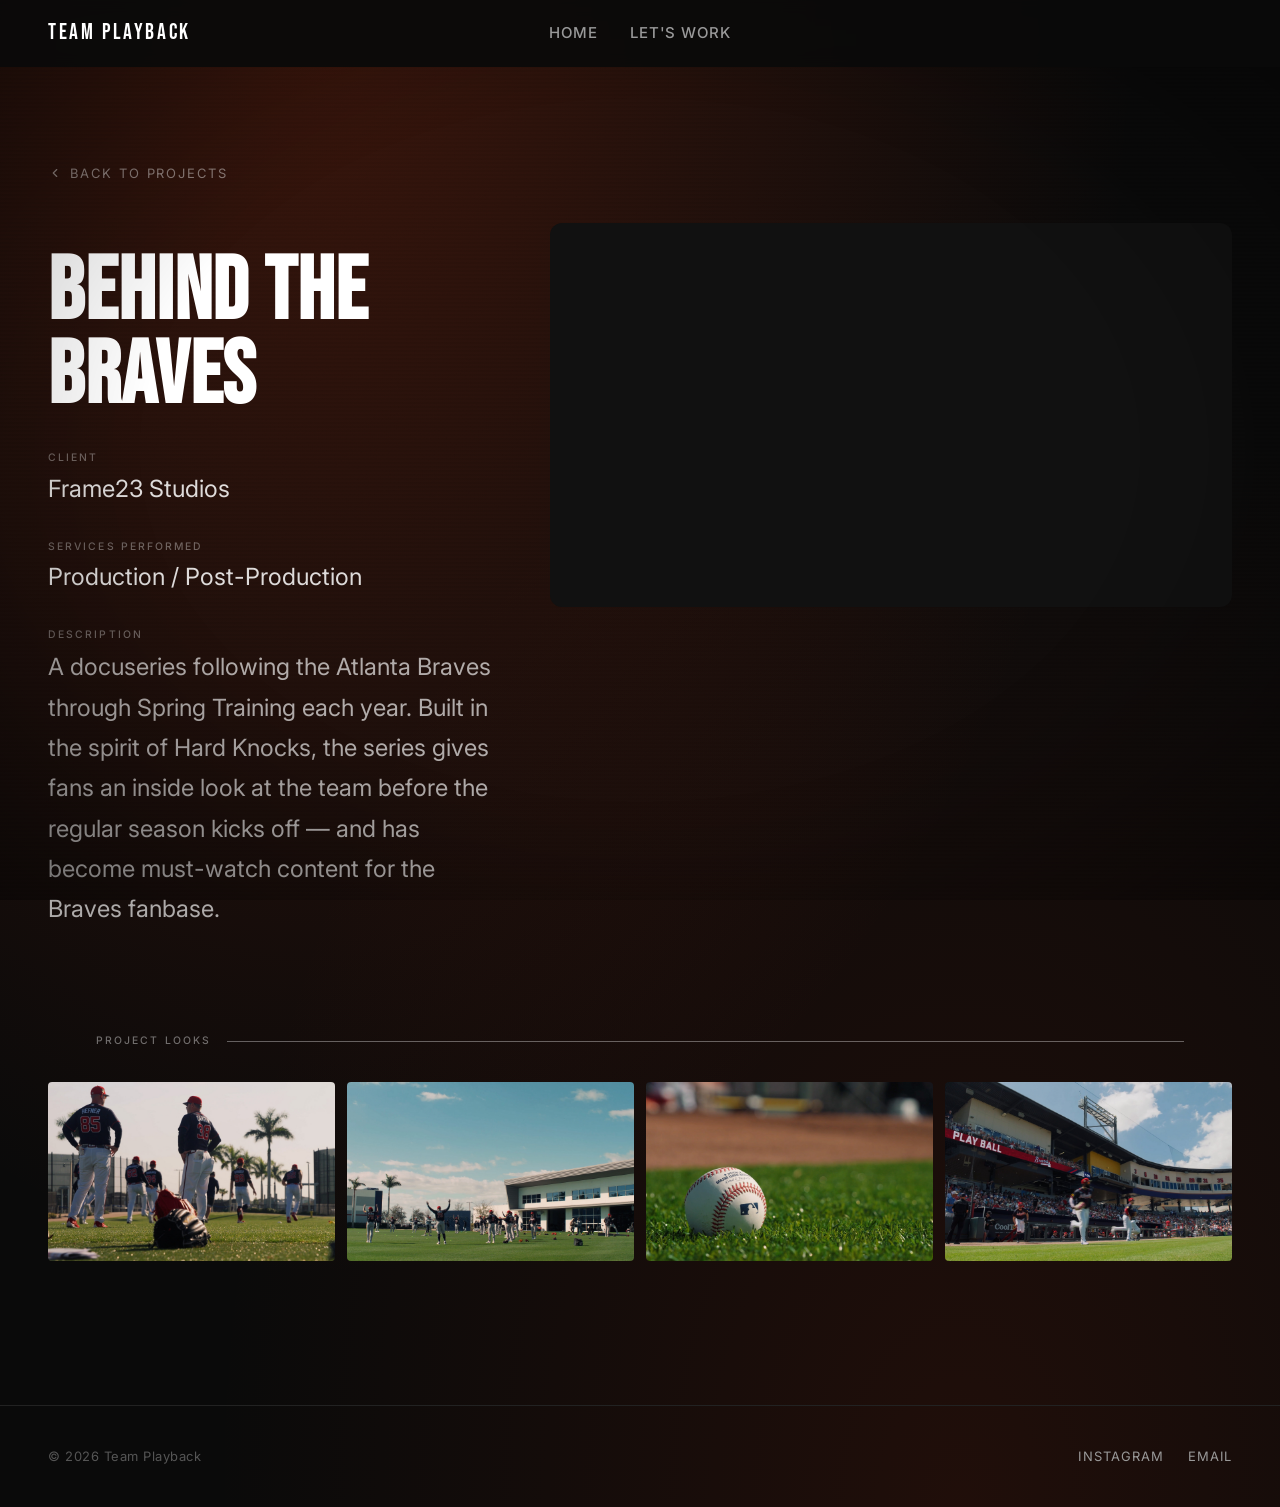
==== commit f0218128: "Scale up project page layout (1440px max-width, larger title/text), update all 6 descriptions" ====
--- a/behind-the-braves.html
+++ b/behind-the-braves.html
@@ -53,7 +53,7 @@
 
           <div class="project-field">
             <span class="project-label">Description</span>
-            <p class="project-value project-value--desc">Behind the Braves is a docuseries that follows the Atlanta Braves each year during Spring Training. The docuseries emulates ‘Hard Knocks’ and is a fan favorite series to prepare for each regular season.</p>
+            <p class="project-value project-value--desc">A docuseries following the Atlanta Braves through Spring Training each year. Built in the spirit of Hard Knocks, the series gives fans an inside look at the team before the regular season kicks off — and has become must-watch content for the Braves fanbase.</p>
           </div>
         </div>
 
--- a/css/style.css
+++ b/css/style.css
@@ -1139,7 +1139,7 @@
    PROJECT DETAIL PAGES — Two-Column Layout
    ========================================================= */
 .project-detail {
-  max-width: var(--content-max);
+  max-width: 1440px;
   margin: 0 auto;
   padding: var(--space-12) var(--gutter) var(--space-8);
 }
@@ -1179,13 +1179,15 @@
 .project-meta {
   display: flex;
   flex-direction: column;
+  align-items: flex-start;
   gap: var(--space-8);
   padding-top: var(--space-2);
+  text-align: left;
 }
 
 .project-title {
   font-family: var(--font-display);
-  font-size: clamp(2.5rem, 1rem + 4vw, 4.5rem);
+  font-size: clamp(3rem, 1.5rem + 5vw, 5.5rem);
   text-transform: uppercase;
   color: var(--color-text);
   line-height: 0.95;
@@ -1207,7 +1209,7 @@
 }
 
 .project-value {
-  font-size: var(--text-base);
+  font-size: var(--text-lg);
   color: rgba(255, 255, 255, 0.85);
   line-height: 1.5;
 }
@@ -1215,7 +1217,7 @@
 .project-value--desc {
   color: rgba(255, 255, 255, 0.65);
   line-height: 1.7;
-  max-width: 42ch;
+  max-width: 50ch;
 }
 
 /* Right column — video embed */
@@ -1235,7 +1237,7 @@
 
 /* Project Looks section */
 .project-looks {
-  max-width: var(--content-max);
+  max-width: 1440px;
   margin: 0 auto;
   padding: var(--space-12) var(--gutter) var(--space-16);
 }
